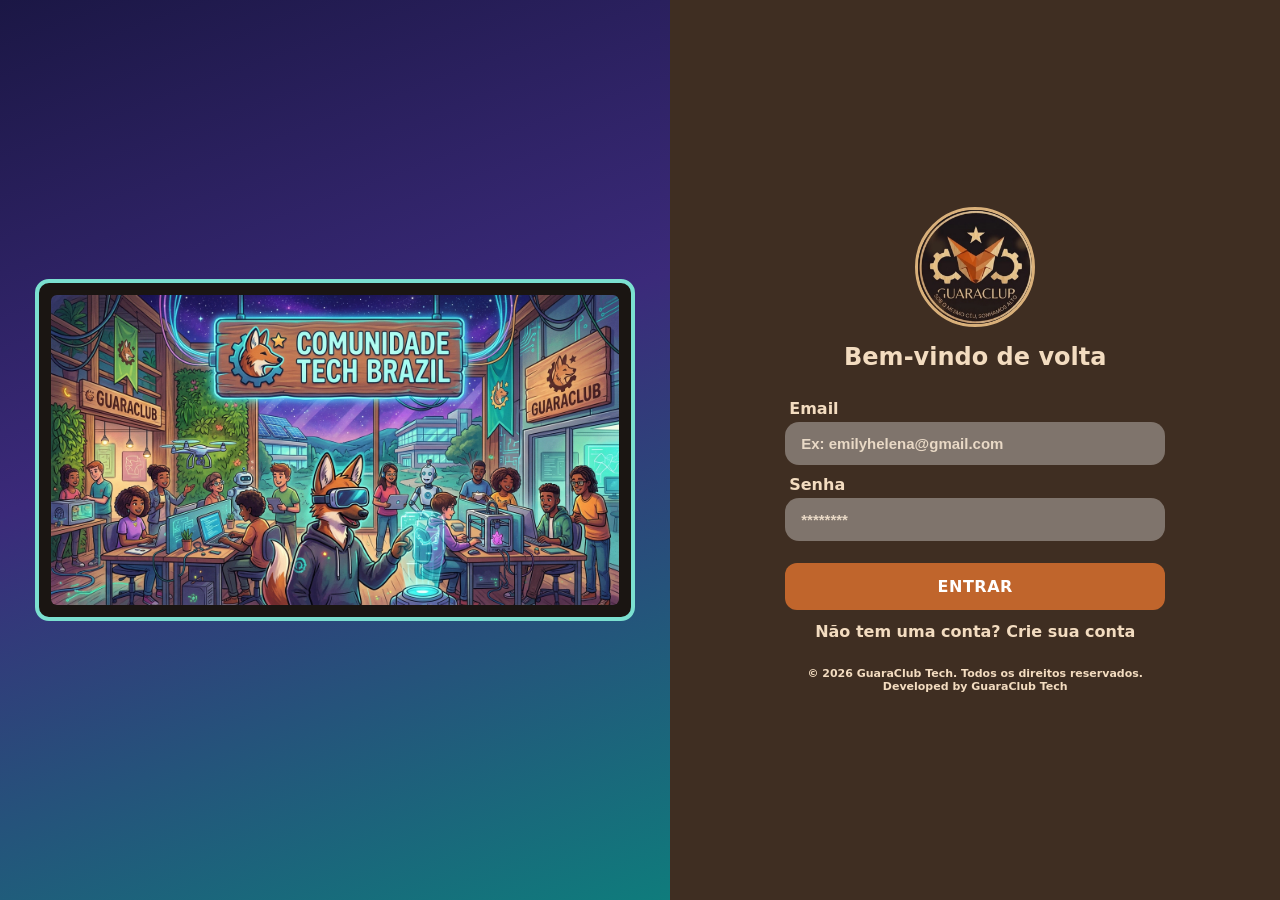
==== index.html @ 26010611 "Criação e inclusão dos arquivos" ====
<!DOCTYPE html>
<html lang="pt-BR">
<head>
  <meta charset="utf-8">
  <meta name="viewport" content="width=device-width, initial-scale=1, viewport-fit=cover">
  <title>GuaraClub – Login</title>
  <link rel="stylesheet" href="styles/style.css">
</head>
<body>
  <div class="login">
    <div class="hero">
      <div class="sign">
        <img src="images/logo_guara.jpg" alt="GuaraClub — comunidade Tech Brazil">
      </div>
    </div>
    <div class="panel">
      <div class="logo">
        <img src="images/logo_guararedondo.jpeg" alt="Logo GuaraClub">
      </div>
      <h2>Bem-vindo de volta</h2>
      <form action="pages/home.html">
        <label for="email">Email</label>
        <input class="f" id="email" type="email" autocomplete="email" placeholder="Ex: emilyhelena@gmail.com" required>
        <label for="password">Senha</label>
        <input class="f" id="password" type="password" autocomplete="current-password" placeholder="********" required>
        <button type="submit" class="go">ENTRAR</button>
      </form>
      <a class="alt" href="pages/cadastro.html">Não tem uma conta? Crie sua conta</a>
      <div class="cp">
        © 2026 GuaraClub Tech. Todos os direitos reservados.<br>Developed by GuaraClub Tech
      </div>
    </div>
  </div>
</body>
</html>
---- styles/style.css ----
:root {
  --bg: #6b4529;
  --bg2: #85807c;
  --card: rgba(255, 255, 255, .18);
  --line: #fff;
  --txt: #fff;
  --accent: #e8813f;
  --brown: #6b4529;
  --btn: #c0652c;
  box-sizing: border-box;
  padding-top: env(safe-area-inset-top, 0px);
  padding-bottom: env(safe-area-inset-bottom, 0px);
}

@media (prefers-color-scheme: dark) {
  :root:not([data-theme="light"]) {
    --bg: #4a2f1b;
    --bg2: #5d5753;
  }
}

:root[data-theme="dark"] {
  --bg: #4a2f1b;
  --bg2: #5d5753;
}

html {
  scroll-padding-top: env(safe-area-inset-top, 0px);
}

* {
  box-sizing: border-box;
}

body {
  margin: 0;
  font-family: Inter, system-ui, -apple-system, "Segoe UI", sans-serif;
  color: var(--txt);
  background: linear-gradient(var(--bg) 40%, var(--bg2));
  min-height: 100vh;
  background-attachment: fixed;
}

a {
  color: inherit;
  text-decoration: none;
  cursor: pointer;
}

button {
  font: inherit;
  cursor: pointer;
  border: 0;
}

.login {
  display: grid;
  grid-template-columns: 1.1fr 1fr;
  min-height: 100vh;
}

.hero {
  background: linear-gradient(160deg, #1b1745, #3b2a7a 45%, #0f7c7c);
  display: flex;
  align-items: center;
  justify-content: center;
  padding: 24px;
}

.sign {
  box-sizing: border-box;
  width: min(100%, 600px);
  border: 4px solid #7be0d0;
  border-radius: 14px;
  padding: 12px;
  background: #1a1512;
}

.sign img {
  display: block;
  width: 100%;
  height: auto;
  border-radius: 6px;
}

.panel {
  background: #3f2e22;
  display: flex;
  flex-direction: column;
  align-items: center;
  justify-content: center;
  padding: 28px;
  text-align: center;
}

.logo {
  width: 120px;
  height: 120px;
  border-radius: 50%;
  border: 3px solid #d9b07a;
  background: #1a1512;
  overflow: hidden;
  margin-bottom: 6px;
}

.logo img {
  display: block;
  width: 100%;
  height: 100%;
  object-fit: cover;
}

.panel h2 {
  color: #f3dcc0;
  margin: 10px 0 18px;
}

.panel form {
  width: min(380px, 100%);
  text-align: left;
}

label {
  display: block;
  font-weight: 700;
  color: #f3dcc0;
  margin: 10px 4px 4px;
}

input.f {
  width: 100%;
  padding: 13px 16px;
  border-radius: 14px;
  border: 0;
  background: #ffffff55;
  color: #fff;
  font-weight: 600;
  font-size: 15px;
  outline: none;
}

input.f::placeholder {
  color: #e9d9c6;
}

.go {
  width: 100%;
  margin-top: 22px;
  padding: 14px;
  border-radius: 12px;
  background: var(--btn);
  color: #fff;
  font-weight: 800;
  letter-spacing: .5px;
  display: block;
  text-align: center;
}

.go:hover {
  filter: brightness(1.1);
}

.alt {
  margin-top: 12px;
  color: #f3dcc0;
  font-weight: 700;
  display: block;
}

.cp {
  font-size: 11px;
  margin-top: 26px;
  color: #f3dcc0;
  font-weight: 600;
}

.app {
  max-width: 1180px;
  margin: 0 auto;
  padding: 14px 18px 24px;
}

.top {
  display: flex;
  align-items: center;
  gap: 10px;
  flex-wrap: wrap;
  margin-bottom: 16px;
}

.pill {
  background: var(--card);
  border: 1px solid #fff4;
  color: #fff;
  border-radius: 999px;
  padding: 10px 20px;
  font-weight: 700;
}

.pill:hover, .pill.on {
  background: #ffffff44;
}

.nav {
  margin-left: auto;
  display: flex;
  gap: clamp(10px, 2.2vw, 30px);
  flex-wrap: wrap;
  font-weight: 700;
  letter-spacing: 2px;
  font-size: clamp(14px, 1.8vw, 21px);
}

.nav a:hover, .nav a.on {
  color: var(--accent);
}

.cols {
  display: grid;
  grid-template-columns: 300px 1fr;
  gap: 18px;
  align-items: start;
}

.box {
  border: 2px solid var(--line);
  border-radius: 22px;
  background: linear-gradient(#ffffff1c, #ffffff0d);
  padding: 16px;
  box-shadow: 0 8px 18px #0004;
}

.box+.box {
  margin-top: 16px;
}

.ttl {
  display: block;
  margin: 0 auto 14px;
  width: max-content;
  max-width: 100%;
  background: #ffffff40;
  border-radius: 14px;
  padding: 8px 26px;
  font-weight: 700;
  font-size: 19px;
}

.sug {
  display: flex;
  gap: 4px;
  background: #ffffff40;
  padding: 5px;
  border-radius: 8px;
  overflow: auto;
}

.pc {
  background: #fff;
  color: #222;
  border-radius: 6px;
  padding: 8px 6px;
  text-align: center;
  font-size: 10px;
  min-width: 82px;
  flex: 1;
}

.av {
  width: 42px;
  height: 42px;
  border-radius: 50%;
  margin: 0 auto 4px;
  display: grid;
  place-items: center;
  font-size: 22px;
  background: #e8d5c0;
}

.pc em {
  display: block;
  color: #666;
  font-size: 9px;
}

.pc button {
  margin-top: 6px;
  width: 100%;
  background: #2e73c4;
  color: #fff;
  font-size: 8px;
  font-weight: 700;
  padding: 4px;
  border-radius: 3px;
}

.pc button.ok {
  background: #3a9d5d;
}

.hl {
  background: #ffffff30;
  border: 2px solid #fff6;
  border-radius: 14px;
  padding: 12px;
  font-weight: 700;
  font-size: 14px;
  letter-spacing: .5px;
  text-align: center;
  margin-bottom: 12px;
}

.tabs {
  display: flex;
  gap: 12px;
  flex-wrap: wrap;
  margin-bottom: 14px;
}

.tabs button {
  flex: 1;
  min-width: 110px;
  background: #ffffff45;
  color: #fff;
  border-radius: 14px;
  padding: 10px;
  font-weight: 700;
  font-size: 17px;
}

.tabs button.on {
  background: #fff;
  color: var(--brown);
}

.inner {
  border: 2px solid var(--line);
  border-radius: 18px;
  padding: 14px;
}

.post {
  background: #ffffff40;
  border: 2px solid #fff6;
  border-radius: 14px;
  padding: 14px 18px;
  margin-bottom: 14px;
  line-height: 1.5;
  font-weight: 600;
}

.post.w {
  border-color: #fff;
}

.post h4 {
  margin: 0 0 8px;
}

.post .t {
  color: #f3dcc0;
}

.cards {
  display: grid;
  grid-template-columns: repeat(3, 1fr);
  gap: 16px;
  margin-bottom: 18px;
}

.vc {
  border-radius: 16px;
  border: 3px solid #fff;
  padding: 16px;
  min-height: 150px;
  background: linear-gradient(135deg, #e2662c, #c5521f);
}

.vc.d {
  background: linear-gradient(135deg, #1f3a4f, #14283a);
}

.vc b {
  display: block;
  font-size: 20px;
  margin: 10px 0 6px;
  color: #ffe7d3;
}

.vc i {
  font-size: 11px;
  background: #222c;
  padding: 3px 9px;
  border-radius: 99px;
  font-style: normal;
}

.vc p {
  font-size: 12px;
  margin: 0;
  color: #ffe7d3;
}

.chat {
  display: flex;
  flex-direction: column;
  gap: 12px;
}

.m {
  display: flex;
  gap: 10px;
  align-items: flex-start;
}

.m.me {
  justify-content: flex-end;
}

.bub {
  background: #ffffff45;
  border-radius: 14px;
  padding: 8px 16px;
  font-weight: 600;
  max-width: 75%;
}

.bub b {
  display: block;
}

.in {
  display: flex;
  gap: 8px;
  margin-top: 12px;
}

.in input {
  flex: 1;
  padding: 12px 18px;
  border-radius: 999px;
  border: 0;
  background: #ffffff55;
  color: #fff;
  font-size: 16px;
  outline: none;
}

.in input::placeholder {
  color: #fff;
}

.in button {
  width: 46px;
  border-radius: 50%;
  background: #ffffff55;
  color: #fff;
  font-size: 18px;
}

.about p {
  line-height: 1.6;
  font-weight: 600;
  margin: 0 0 16px;
}

.dev {
  display: flex;
  justify-content: center;
  gap: 16px;
  align-items: center;
  font-weight: 700;
  font-size: 19px;
  margin: 10px 0;
  flex-wrap: wrap;
}

.dev span a {
  display: inline-grid;
  place-items: center;
  width: 28px;
  height: 28px;
  border-radius: 50%;
  background: #fff;
  margin-left: 4px;
  font-size: 13px;
  color: #333;
  font-weight: 800;
}

.mut {
  display: grid;
  grid-template-columns: 1.6fr 1fr;
  gap: 14px;
}

.ev {
  background: #1e1410;
  border-radius: 14px;
  padding: 18px;
}

.ev h3 {
  font-size: 26px;
  margin: 6px 0 14px;
}

.ev .tag {
  background: #ffffff1a;
  padding: 4px 12px;
  border-radius: 99px;
  font-size: 11px;
}

.ev .alert {
  border: 1px solid #a33;
  border-radius: 10px;
  padding: 12px;
  margin-bottom: 12px;
  font-weight: 700;
}

.g2 {
  display: grid;
  grid-template-columns: 1fr 1fr;
  gap: 10px;
}

.g2 div {
  border: 1px solid #fff2;
  border-radius: 10px;
  padding: 10px;
  font-size: 13px;
}

.g2 b {
  display: block;
  font-size: 15px;
  margin-top: 4px;
}

.ev button {
  background: var(--btn);
  color: #fff;
  font-weight: 700;
  padding: 10px 18px;
  border-radius: 8px;
  margin-top: 14px;
}

.side .hl {
  margin-bottom: 12px;
  font-size: 13px;
}

.foot {
  display: flex;
  justify-content: space-between;
  gap: 12px;
  flex-wrap: wrap;
  font-size: 11px;
  font-weight: 700;
  margin-top: 20px;
  text-align: center;
}

@media(max-width: 860px) {
  .login { grid-template-columns: 1fr; }
  .hero { min-height: 220px; }
  .cols { grid-template-columns: 1fr; }
  .cards { grid-template-columns: 1fr; }
  .mut { grid-template-columns: 1fr; }
  .nav { margin-left: 0; width: 100%; }
  .bub { max-width: 90%; }
}

:focus-visible {
  outline: 3px solid #ffcf70;
  outline-offset: 3px;
}
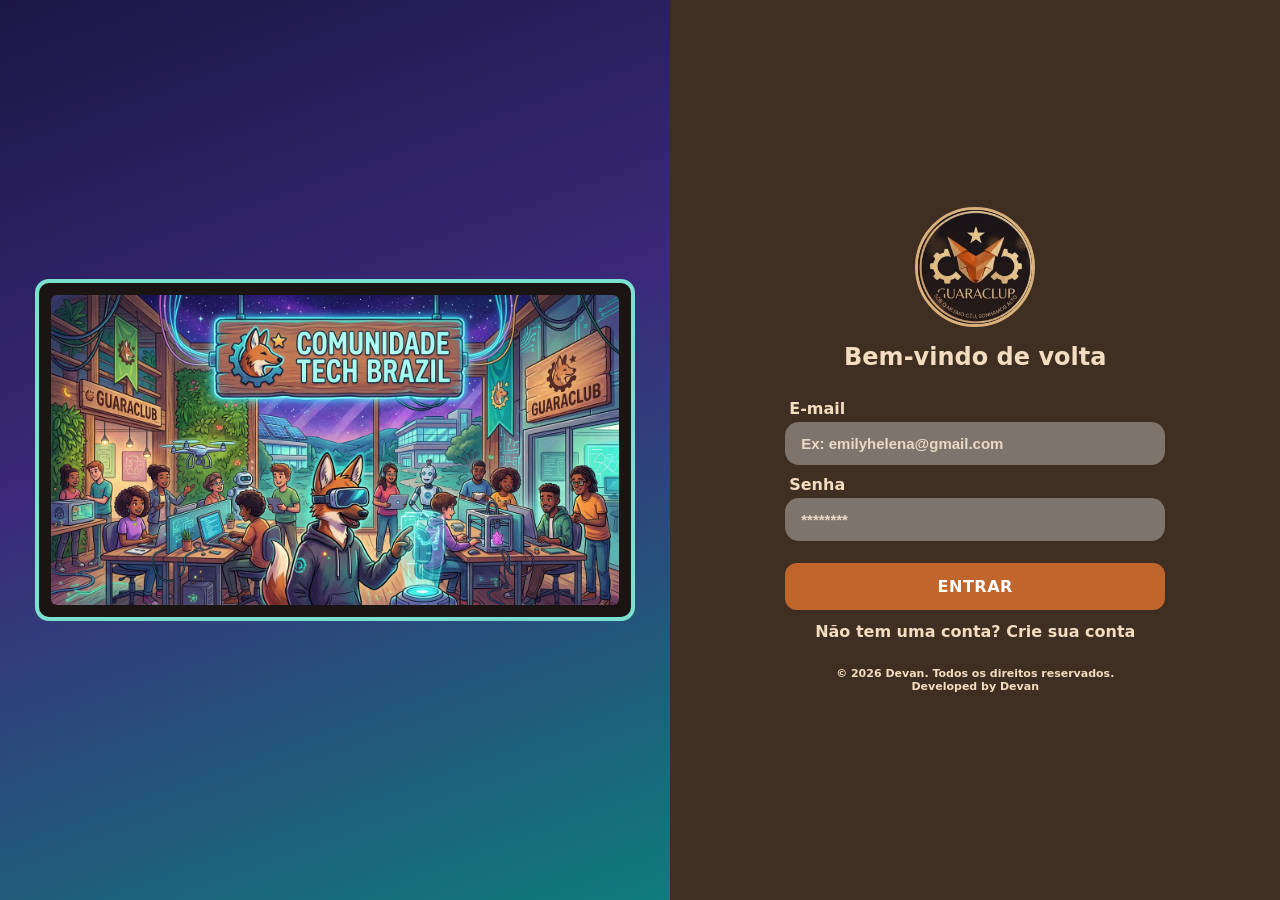
==== commit a2e8392d: "Correção de erros e Atualização do README" ====
--- a/index.html
+++ b/index.html
@@ -19,7 +19,7 @@
       </div>
       <h2>Bem-vindo de volta</h2>
       <form action="pages/home.html">
-        <label for="email">Email</label>
+        <label for="email">E-mail</label>
         <input class="f" id="email" type="email" autocomplete="email" placeholder="Ex: emilyhelena@gmail.com" required>
         <label for="password">Senha</label>
         <input class="f" id="password" type="password" autocomplete="current-password" placeholder="********" required>
@@ -27,7 +27,7 @@
       </form>
       <a class="alt" href="pages/cadastro.html">Não tem uma conta? Crie sua conta</a>
       <div class="cp">
-        © 2026 GuaraClub Tech. Todos os direitos reservados.<br>Developed by GuaraClub Tech
+        © 2026 Devan. Todos os direitos reservados.<br>Developed by Devan
       </div>
     </div>
   </div>
--- a/styles/style.css
+++ b/styles/style.css
@@ -1,5 +1,5 @@
 :root {
-  --bg: #6b4529;
+  --bg: #a56537;
   --bg2: #85807c;
   --card: rgba(255, 255, 255, .18);
   --line: #fff;
@@ -20,8 +20,8 @@
 }
 
 :root[data-theme="dark"] {
-  --bg: #4a2f1b;
-  --bg2: #5d5753;
+  --bg: #2f1a0a;
+  --bg2: #2f1a0a;
 }
 
 html {
@@ -201,6 +201,68 @@
   background: #ffffff44;
 }
 
+.search-dialog {
+  width: min(420px, calc(100% - 32px));
+  padding: 22px;
+  border: 2px solid var(--line);
+  border-radius: 20px;
+  color: var(--txt);
+  background: linear-gradient(145deg, var(--bg), var(--bg2));
+  box-shadow: 0 18px 50px #0007;
+}
+
+.search-dialog::backdrop {
+  background: #160d08a8;
+  backdrop-filter: blur(3px);
+}
+
+.search-dialog h2 {
+  margin: 0 0 16px;
+  color: #f3dcc0;
+  font-size: 20px;
+}
+
+.search-dialog form {
+  display: grid;
+  gap: 12px;
+}
+
+.search-dialog input {
+  width: 100%;
+  min-width: 0;
+  padding: 12px 14px;
+  border: 1px solid #fff8;
+  border-radius: 12px;
+  outline-color: #f3dcc0;
+  color: #fff;
+  background: #ffffff24;
+  font: inherit;
+}
+
+.search-dialog input::placeholder {
+  color: #ffffffb3;
+}
+
+.search-dialog-actions {
+  display: flex;
+  justify-content: flex-end;
+  gap: 10px;
+}
+
+.search-dialog-actions button {
+  padding: 9px 16px;
+  border: 1px solid #fff5;
+  border-radius: 999px;
+  color: #fff;
+  background: #ffffff24;
+  font-weight: 700;
+}
+
+.search-dialog-actions button[type="submit"] {
+  color: var(--brown);
+  background: #f3dcc0;
+}
+
 .nav {
   margin-left: auto;
   display: flex;
@@ -213,6 +275,24 @@
 
 .nav a:hover, .nav a.on {
   color: var(--accent);
+}
+
+.menu-toggle {
+  display: none;
+  align-items: center;
+  justify-content: center;
+  gap: 4px;
+  width: 44px;
+  height: 44px;
+  padding: 10px;
+}
+
+.menu-toggle span {
+  display: block;
+  width: 18px;
+  height: 2px;
+  background: currentColor;
+  border-radius: 2px;
 }
 
 .cols {
@@ -220,6 +300,30 @@
   grid-template-columns: 300px 1fr;
   gap: 18px;
   align-items: start;
+}
+
+@media(min-width: 861px) {
+  .cols:has(> div > .side) {
+    align-items: stretch;
+  }
+
+  .cols:has(> div > .side) > div:first-child {
+    display: flex;
+    flex-direction: column;
+  }
+
+  .cols:has(> div > .side) > div:first-child > .side {
+    flex: 1;
+  }
+
+  .cols:has(> div > .side) > div:nth-child(2) {
+    display: flex;
+    flex-direction: column;
+  }
+
+  .cols:has(> div > .side) > div:nth-child(2) > .box {
+    flex: 1;
+  }
 }
 
 .box {
@@ -333,10 +437,223 @@
   color: var(--brown);
 }
 
+.conversation-list {
+  display: flex;
+  flex-direction: column;
+  flex: 1;
+  min-height: 0;
+  overflow-y: auto;
+  overscroll-behavior: contain;
+  scrollbar-color: #ffffff40 transparent;
+  scrollbar-width: thin;
+}
+
+.conversation-list::-webkit-scrollbar {
+  width: 5px;
+}
+
+.conversation-list::-webkit-scrollbar-track {
+  background: transparent;
+}
+
+.conversation-list::-webkit-scrollbar-thumb {
+  background: #ffffff40;
+  border-radius: 999px;
+}
+
+.request-panel {
+  display: flex;
+  flex: 1;
+  flex-direction: column;
+  min-height: 0;
+  gap: 16px;
+  overflow-y: auto;
+  overscroll-behavior: contain;
+  scrollbar-color: #ffffff40 transparent;
+  scrollbar-width: thin;
+}
+
+.request-panel::-webkit-scrollbar {
+  width: 5px;
+}
+
+.request-panel::-webkit-scrollbar-track {
+  background: transparent;
+}
+
+.request-panel::-webkit-scrollbar-thumb {
+  background: #ffffff40;
+  border-radius: 999px;
+}
+
+.conversation-list[hidden],
+.request-panel[hidden],
+.thread-header[hidden],
+#messageThread[hidden] {
+  display: none;
+}
+
+.request-section h3 {
+  display: flex;
+  align-items: center;
+  gap: 8px;
+  margin: 4px 8px 8px;
+  font-size: 15px;
+}
+
+.request-section h3 span {
+  display: inline-grid;
+  min-width: 22px;
+  height: 22px;
+  padding: 0 5px;
+  place-items: center;
+  border-radius: 999px;
+  background: #e8813f;
+  font-size: 12px;
+}
+
+.request-item {
+  display: flex;
+  align-items: center;
+  gap: 10px;
+  padding: 9px 8px;
+  border-bottom: 1px solid #ffffff35;
+}
+
+.request-item:last-child {
+  border-bottom: 0;
+}
+
+.request-item .conversation-avatar {
+  flex-basis: 40px;
+  width: 40px;
+  height: 40px;
+  font-size: 21px;
+}
+
+.request-item .conversation-preview {
+  white-space: normal;
+}
+
+.conversation-item {
+  display: flex;
+  align-items: center;
+  gap: 12px;
+  width: 100%;
+  padding: 12px 8px;
+  color: #fff;
+  background: transparent;
+  text-align: left;
+  border-bottom: 1px solid #ffffff35;
+}
+
+.conversation-item:last-child {
+  border-bottom: 0;
+}
+
+.conversation-item:hover,
+.conversation-item:focus-visible {
+  background: #ffffff20;
+}
+
+.conversation-avatar {
+  display: grid;
+  flex: 0 0 46px;
+  width: 46px;
+  height: 46px;
+  place-items: center;
+  border-radius: 50%;
+  background: #ffffff40;
+  font-size: 24px;
+}
+
+.conversation-details {
+  flex: 1;
+  min-width: 0;
+}
+
+.conversation-name,
+.conversation-preview {
+  display: block;
+  overflow: hidden;
+  text-overflow: ellipsis;
+  white-space: nowrap;
+}
+
+.conversation-name {
+  margin-bottom: 4px;
+}
+
+.conversation-preview {
+  font-size: 13px;
+  opacity: .85;
+}
+
+.unread-count {
+  display: grid;
+  flex: 0 0 24px;
+  width: 24px;
+  height: 24px;
+  place-items: center;
+  border-radius: 50%;
+  background: #e8813f;
+  color: #fff;
+  font-size: 12px;
+  font-weight: 800;
+}
+
+.thread-header {
+  display: flex;
+  align-items: center;
+  gap: 10px;
+  margin-bottom: 12px;
+}
+
+.thread-back {
+  display: grid;
+  place-items: center;
+  width: 38px;
+  height: 38px;
+  padding: 0;
+  border-radius: 50%;
+  background: #ffffff35;
+  color: #fff;
+  line-height: 1;
+}
+
+.back-icon {
+  display: block;
+  width: 20px;
+  height: 20px;
+  fill: none;
+  stroke: currentColor;
+  stroke-width: 2;
+  stroke-linecap: round;
+  stroke-linejoin: round;
+}
+
 .inner {
   border: 2px solid var(--line);
   border-radius: 18px;
   padding: 14px;
+}
+
+.chat-panel {
+  display: flex;
+  flex-direction: column;
+  height: min(70vh, 560px);
+  min-height: 280px;
+}
+
+#messageThread {
+  display: flex;
+  flex: 1;
+  flex-direction: column;
+  min-height: 0;
+}
+
+.chat-panel .thread-header {
+  flex: 0 0 auto;
 }
 
 .post {
@@ -361,6 +678,97 @@
   color: #f3dcc0;
 }
 
+.community-panel {
+  display: grid;
+  gap: 12px;
+}
+
+.community-panel[hidden] {
+  display: none;
+}
+
+.community-card {
+  margin-bottom: 0;
+  text-align: left;
+}
+
+.community-card b {
+  display: block;
+  margin-bottom: 6px;
+  color: #f3dcc0;
+  font-size: 17px;
+}
+
+.community-card p {
+  margin: 0 0 8px;
+}
+
+.community-tag {
+  color: #f3dcc0;
+  font-size: 12px;
+  font-weight: 700;
+}
+
+.news-panel {
+  display: grid;
+  gap: 12px;
+}
+
+.news-panel[hidden] {
+  display: none;
+}
+
+.news-card {
+  margin-bottom: 0;
+}
+
+.news-card h4 {
+  color: #f3dcc0;
+  font-size: 17px;
+}
+
+.news-card p {
+  margin: 0 0 8px;
+}
+
+.news-meta {
+  color: #f3dcc0;
+  font-size: 12px;
+  font-weight: 700;
+}
+
+.news-footer {
+  margin-top: 14px;
+  text-align: center;
+  font-weight: 700;
+}
+
+.home-tabs button {
+  flex: 1 1 0;
+  min-width: 0;
+}
+
+.home-panel[hidden] {
+  display: none;
+}
+
+.home-panel .post:last-child {
+  margin-bottom: 0;
+}
+
+.home-panel .post p {
+  margin: 6px 0 0;
+}
+
+.job-tabs button {
+  flex: 1 1 0;
+  min-width: 0;
+}
+
+.job-panel[hidden] {
+  display: none;
+}
+
 .cards {
   display: grid;
   grid-template-columns: repeat(3, 1fr);
@@ -380,6 +788,10 @@
   background: linear-gradient(135deg, #1f3a4f, #14283a);
 }
 
+.vc.wine {
+  background: linear-gradient(135deg, #b85c78, #923f5d);
+}
+
 .vc b {
   display: block;
   font-size: 20px;
@@ -403,14 +815,46 @@
 
 .chat {
   display: flex;
+  flex: 1;
   flex-direction: column;
   gap: 12px;
+  min-height: 0;
+  overflow-y: auto;
+  overscroll-behavior: contain;
+  padding: 2px 6px 2px 2px;
+  scroll-behavior: smooth;
+  scrollbar-color: #ffffff40 transparent;
+  scrollbar-width: thin;
+}
+
+.chat::-webkit-scrollbar {
+  width: 5px;
+}
+
+.chat::-webkit-scrollbar-track {
+  background: transparent;
+}
+
+.chat::-webkit-scrollbar-thumb {
+  background: #ffffff40;
+  border-radius: 999px;
+}
+
+#mine {
+  display: flex;
+  flex-direction: column;
+  gap: 12px;
 }
 
 .m {
   display: flex;
   gap: 10px;
   align-items: flex-start;
+}
+
+.chat .av {
+  flex: 0 0 42px;
+  margin: 0;
 }
 
 .m.me {
@@ -427,10 +871,12 @@
 
 .bub b {
   display: block;
+  margin-bottom: 4px;
 }
 
 .in {
   display: flex;
+  flex: 0 0 auto;
   gap: 8px;
   margin-top: 12px;
 }
@@ -451,11 +897,31 @@
 }
 
 .in button {
+  display: grid;
+  place-items: center;
+  flex: 0 0 46px;
   width: 46px;
+  height: 46px;
+  padding: 0;
   border-radius: 50%;
   background: #ffffff55;
   color: #fff;
   font-size: 18px;
+}
+
+.in #sendBtn {
+  line-height: 1;
+}
+
+.mic-icon {
+  display: block;
+  width: 20px;
+  height: 20px;
+  fill: none;
+  stroke: currentColor;
+  stroke-width: 1.8;
+  stroke-linecap: round;
+  stroke-linejoin: round;
 }
 
 .about p {
@@ -464,28 +930,100 @@
   margin: 0 0 16px;
 }
 
-.dev {
-  display: flex;
-  justify-content: center;
+.dev-profile {
+  display: flex;
+  align-items: center;
   gap: 16px;
+  padding: 14px 4px;
+  border-bottom: 1px solid #ffffff35;
+}
+
+.dev-profile:last-child {
+  border-bottom: 0;
+}
+
+.dev-photo {
+  flex: 0 0 80px;
+  width: 80px;
+  height: 80px;
+  border-radius: 50%;
+  object-fit: cover;
+}
+
+.dev-info {
+  flex: 1;
+  min-width: 0;
+}
+
+.dev-info h3 {
+  margin: 0 0 8px;
+  font-size: 17px;
+}
+
+.dev-info p {
+  margin: 8px 0 0;
+  font-size: 13px;
+  line-height: 1.5;
+}
+
+.devs-intro {
+  line-height: 1.6;
+  font-weight: 600;
+  margin: 0 0 12px;
+}
+
+.dev-links {
+  display: flex;
   align-items: center;
-  font-weight: 700;
-  font-size: 19px;
-  margin: 10px 0;
-  flex-wrap: wrap;
-}
-
-.dev span a {
+  gap: 8px;
+  margin-top: 10px;
+}
+
+.dev-links a {
   display: inline-grid;
   place-items: center;
-  width: 28px;
-  height: 28px;
-  border-radius: 50%;
-  background: #fff;
-  margin-left: 4px;
-  font-size: 13px;
-  color: #333;
-  font-weight: 800;
+  width: 32px;
+  height: 32px;
+  border-radius: 8px;
+  color: #fff;
+  background: #ffffff24;
+}
+
+.dev-links a:hover {
+  background: #ffffff45;
+}
+
+.dev-links svg {
+  width: 18px;
+  height: 18px;
+  fill: currentColor;
+}
+
+.dev-links a:nth-child(2) svg {
+  fill: none;
+  stroke: currentColor;
+  stroke-width: 2;
+}
+
+.dev-links .icon-dot {
+  fill: currentColor;
+  stroke: none;
+}
+
+@media(max-width: 600px) {
+  .dev-profile {
+    gap: 12px;
+  }
+
+  .dev-photo {
+    flex-basis: 60px;
+    width: 60px;
+    height: 60px;
+  }
+
+  .dev-info h3 {
+    font-size: 15px;
+  }
 }
 
 .mut {
@@ -570,8 +1108,15 @@
   .cols { grid-template-columns: 1fr; }
   .cards { grid-template-columns: 1fr; }
   .mut { grid-template-columns: 1fr; }
-  .nav { margin-left: 0; width: 100%; }
+  .top > .pill:not(.menu-toggle) { padding: 8px 12px; }
+  .menu-toggle { display: inline-flex; flex-direction: column; margin-left: auto; }
+  .nav { display: none; margin-left: 0; width: 100%; flex-direction: column; align-items: center; gap: 14px; padding: 12px 0; }
+  .nav.is-open { display: flex; }
+  .foot { flex-direction: column; align-items: center; }
+  .foot span { width: 100%; }
   .bub { max-width: 90%; }
+  .chat-page .tabs { gap: 8px; }
+  .chat-page .tabs button { flex: 1 1 calc(50% - 4px); min-width: 0; padding: 8px 6px; font-size: 15px; }
 }
 
 :focus-visible {
